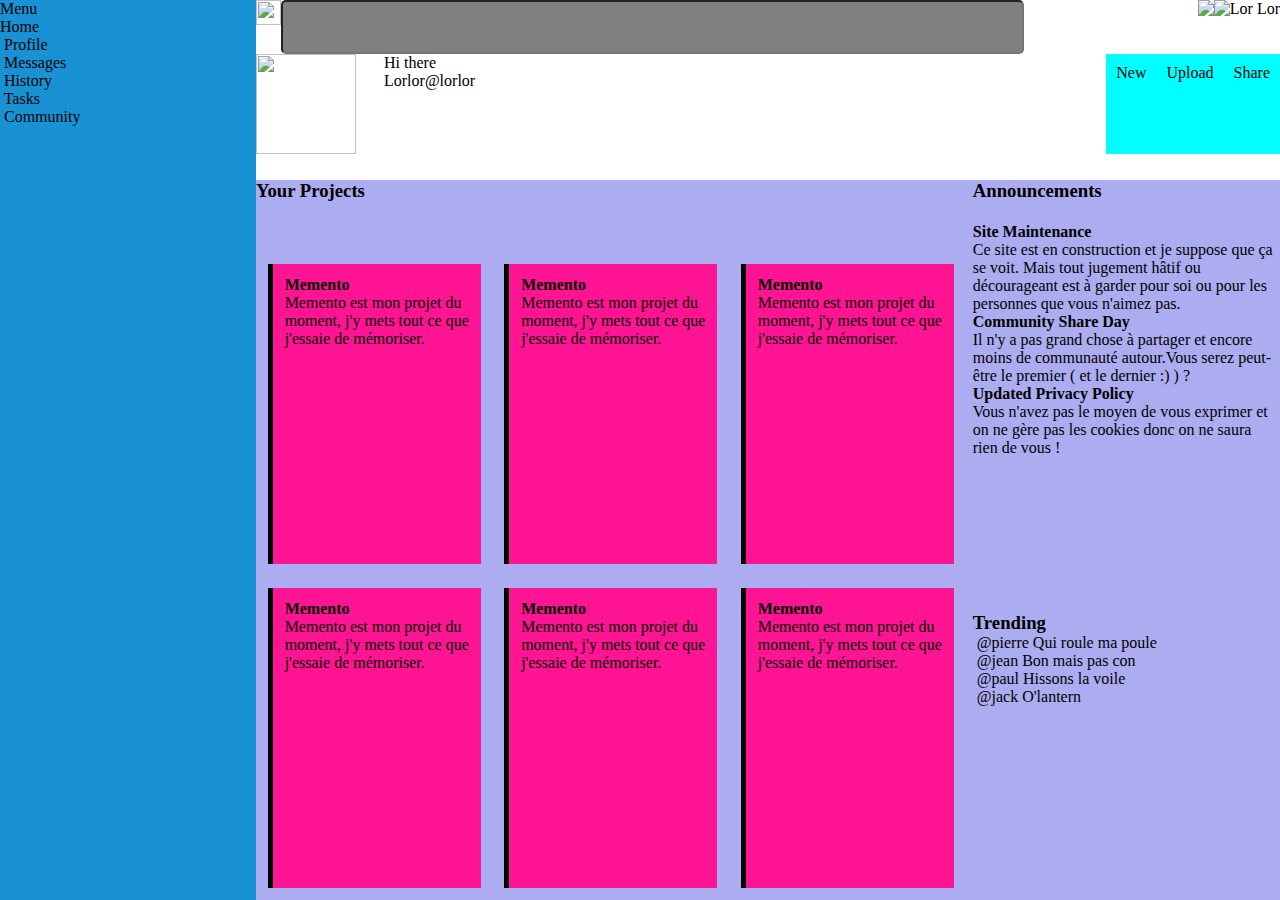
==== index.html @ a9179192 "grid" ====
<!DOCTYPE html>
<html>

<head>
	<meta charset = "utf-8"/>
	<link rel ="stylesheet" href="style.css" >
	<title>  Admin </title> 
	<script src="script.js"> </script>
</head>

<body>

<nav id="menu-left"> Menu
	<ul> Home
		<li> <img src=""> Profile</li>
		<li> <img src=""> Messages</li>
		<li> <img src=""> History</li>
		<li> <img src=""> Tasks</li>
		<li> <img src=""> Community</li>
	</ul>
</nav>

<header id="header">
	<div id="header-first-part">
		<span id="search-bar">
			<img src="https://icongr.am/octicons/search.svg?size=128&color=currentColor" id="img-magnifier">
			<input id="search-field" type="text" ></input>
		</span>
		<span id="user-login">
			<img src="https://icongr.am/octicons/bell.svg?size=128&color=currentColor" id="img-bell">
			<img src="https://icongr.am/octicons/octoface.svg?size=128&color=currentColor" id="img-cat1">
			<span id="user"> Lor Lor</span>
		</span>
	</div>
	<div id="header-second-part">
		<div id="header-second-part-left">
			<img src="https://icongr.am/octicons/octoface.svg?size=128&color=currentColor" id="img-cat2">

			<div id="user-message">
				<div id="user-message1"> Hi there</div>
				<div id="user-message2"> Lorlor@lorlor</div>
			</div>
		</div>
		<nav id="header-second-part-right">
			<ul>
				<li> New</li>
				<li> Upload</li>
				<li> Share</li>
			</ul>
		</nav>
	</div>
</header>

<div id="main-section">
	<div id="projects">
		<h3>Your Projects </h3>
		<div id="cards">
			<div class="card" id="card1">
				<h4> Memento</h4>
				<p> Memento est mon projet du moment, j'y mets tout ce que j'essaie de mémoriser.</p>
				<div class="img-bar">
					<img src="">
					<img src="">
					<img src="">
				</div>
			</div>
			<div class="card" id="card2">
				<h4> Memento</h4>
				<p> Memento est mon projet du moment, j'y mets tout ce que j'essaie de mémoriser.</p>
				<div class="img-bar">
					<img src="">
					<img src="">
					<img src="">
				</div>
			</div>
			<div class="card" id="card3">
				<h4> Memento</h4>
				<p> Memento est mon projet du moment, j'y mets tout ce que j'essaie de mémoriser.</p>
				<div class="img-bar">
					<img src="">
					<img src="">
					<img src="">
				</div>
			</div>
			<div class="card" id="card4">
				<h4> Memento</h4>
				<p> Memento est mon projet du moment, j'y mets tout ce que j'essaie de mémoriser.</p>
				<div class="img-bar">
					<img src="">
					<img src="">
					<img src="">
				</div>
			</div>
			<div class="card" id="card5">
				<h4> Memento</h4>
				<p> Memento est mon projet du moment, j'y mets tout ce que j'essaie de mémoriser.</p>
				<div class="img-bar">
					<img src="">
					<img src="">
					<img src="">
				</div>
			</div>
			<div class="card"id="card6">
				<h4> Memento</h4>
				<p> Memento est mon projet du moment, j'y mets tout ce que j'essaie de mémoriser.</p>
				<div class="img-bar">
					<img src="">
					<img src="">
					<img src="">
				</div>
			</div>
		</div>
	</div>
	<aside> 
		<div id="aside-part1">
			<h3 id="announcementsh3">Announcements</h3>
				<div id="announcements">
					<div class="announcement">
						<h4> Site Maintenance </h4>
						<p> Ce site est en construction et je suppose que ça se voit. Mais tout jugement hâtif ou décourageant est à garder pour soi ou pour les personnes que vous n'aimez pas.</p>
					</div>
					<div class="announcement">
						<h4> Community Share Day </h4>
						<p> Il n'y a pas grand chose à partager et encore moins de communauté autour.Vous serez peut-être le premier ( et le dernier :) ) ? </p>
					</div>
					<div class="announcement">
						<h4> Updated Privacy Policy </h4>
						<p> Vous n'avez pas le moyen de vous exprimer et on ne gère pas les cookies donc on ne saura rien de vous ! </p>
					</div>
				</div>
		</div>
		<div id="aside-part2">
			<h3 id="trendingh3">Trending</h3>
				<div id="trending">
					<div class="user-minicard">
						<img src="" id="img-dog">
						<span class="user-pseudo">@pierre</span>
						<span class="user-desc"> Qui roule ma poule</span>
					</div>
					<div class="user-minicard">
						<img src="" id="img-cat">
						<span class="user-pseudo">@jean</span>
						<span class="user-desc"> Bon mais pas con</span>
					</div>
					<div class="user-minicard">
						<img src="" id="img-alien">
						<span class="user-pseudo">@paul</span>
						<span class="user-desc"> Hissons la voile </span>
					</div>
					<div class="user-minicard">
						<img src="" id="img-pingus">
						<span class="user-pseudo">@jack</span>
						<span class="user-desc"> O'lantern</span>
					</div>
				</div>
		</div>
	</aside>
</div>



</body>
---- style.css ----
*{
    margin: 0px ;
    padding:0px ;
}

body{
    display: grid;
    grid-template-rows:  repeat(10, 10dvh );
    grid-template-columns:  repeat(10,10dvw );
    grid-template-areas: 
    "menuleft menuleft header header header header header header header header"
    "menuleft menuleft header header header header header header header header"
    "menuleft menuleft main main main main main main main main"
    "menuleft menuleft main main main main main main main main"
    "menuleft menuleft main main main main main main main main"
    "menuleft menuleft main main main main main main main main"
    "menuleft menuleft main main main main main main main main"
    "menuleft menuleft main main main main main main main main"
    "menuleft menuleft main main main main main main main main"
    "menuleft menuleft main main main main main main main main"
    "menuleft menuleft main main main main main main main main"
    "menuleft menuleft main main main main main main main main"
    ;
}

#menu-left{
    grid-area: menuleft;
    background-color: #1992D4;
}
header{
    display: grid;
    grid-area: header;
    grid-template-columns:  repeat(1,100% );
    grid-template-rows:  repeat(2, 30% 1fr );
    grid-template-areas: 
    "header1"
    "header2" ;
}
#header-first-part{
    display: grid;
    grid-template-columns:  repeat(4,25% );
    grid-template-rows:  repeat(1, 100% );
    grid-template-areas: 
    "search-bar search-bar search-bar user-login" ;
    grid-area: header1;
    background-color:#FFFFFF;
}
#header-first-part #search-field{
    background-color: grey;
    width: 800px ;
    border-radius: 5px;
    
}
#header-first-part #search-bar{
    display: flex;
    flex-direction: row;
    grid-area: search-bar;
}
#header-first-part #search-bar img{
width: 25px;
height: 25px;
}
#header-first-part #user-login{
    display: flex;
    flex-direction: row;
    grid-area: user-login;
    justify-self: flex-end;
}

#header-second-part{
    display: grid;
    grid-template-columns:  repeat(2,50% );
    grid-template-rows:  repeat(1, 100% );
    grid-template-areas: 
    "header2-left header2-right" ;
    background-color:#FFFFFF;
}

#header-second-part-left{
    display: grid;
    grid-template-columns:  repeat(4,25% );
    grid-template-rows:  repeat(1, 100% );
    grid-template-areas: 
    "img-cat2 user-message user-message user-message" ;
    grid-area: header2-left;
}

#header-second-part-left #img-cat2{
    grid-area: img-cat2;
    width: 100px;
    height: 100px;
}

#header-second-part-left #user-message{
    grid-area: user-message;
}

#header-second-part-right{
    display: flex;
    flex-direction: row;
    grid-area: header2-right;
        justify-self: flex-end;
}

#header-second-part-right ul{
    display: flex;
    flex-direction: row;

    grid-area: header2-right;
    background-color: aqua;
}

#header-second-part-right li{
    list-style-type: none;
    margin: 10px;

    border-radius: 10px;
}
#main-section{
    grid-area: main;
    display: grid;
    grid-template-columns: 35% 35% 30%;
    grid-template-rows:  100% ;
    grid-template-areas: 
    "projects projects aside " ;
    background-color: rgb(172, 172, 240);
}

#projects h3{
    grid-area: h3;
}

#main-section #projects{
    grid-area: projects;
    display: grid;
    grid-template-columns: 100% ;
    grid-template-rows:  10% 1fr ;
    grid-template-areas: 
    "h3"
    "cards"
    ;
}
#main-section #cards{

    grid-area: cards;
    display: grid;
    grid-template-columns: repeat(3,33%);
    grid-template-rows:  repeat(2,50%);
    grid-template-areas: 
    "card1 card2 card3" 
    "card4 card5 card6" ;

}

.card{
    background-color: deeppink;
    margin: 5%;
    padding: 5%;
    border-left: solid 5px black;
}

#main-section card1{
    grid-area:card1;
}

#main-section card2{
    grid-area:card2;
}

#main-section card3{
    grid-area:card3;
}

#main-section card4{
    grid-area:card4;
}

#main-section card5{
    grid-area:card5;
}

#main-section card6{
    grid-area:card6;
}
#main-section card{
    grid-area:cards;

    grid-area: cards;
}


#main-section aside{
    grid-area: aside;
    display: grid;
    grid-template-columns: 100%;
    grid-template-rows:  60% 1fr ;
    grid-template-areas: 
    "aside1" 
    "aside2" ;

}
#aside-part1{
    grid-area: aside1;
    display: grid;
    grid-template-columns: 100%;
    grid-template-rows:  10% 1fr ;
    grid-template-areas: 
    "announcementsh3" 
    "announcements" ;
}

#aside-part1 #announcementsh3{
    grid-area: announcementsh3;
}

#aside-part1 #announcements{
    grid-area: announcements;
}

#aside-part2{
    grid-area: aside2;
    grid-template-columns: 100%;
    grid-template-rows:  10% 1fr ;
    grid-template-areas: 
    "trendingh3" 
    "trending" ;
}

#aside-part2 #trendingsh3{
    grid-area: trendingh3;
}

#aside-part2 #trending{
    grid-area: trending;
}
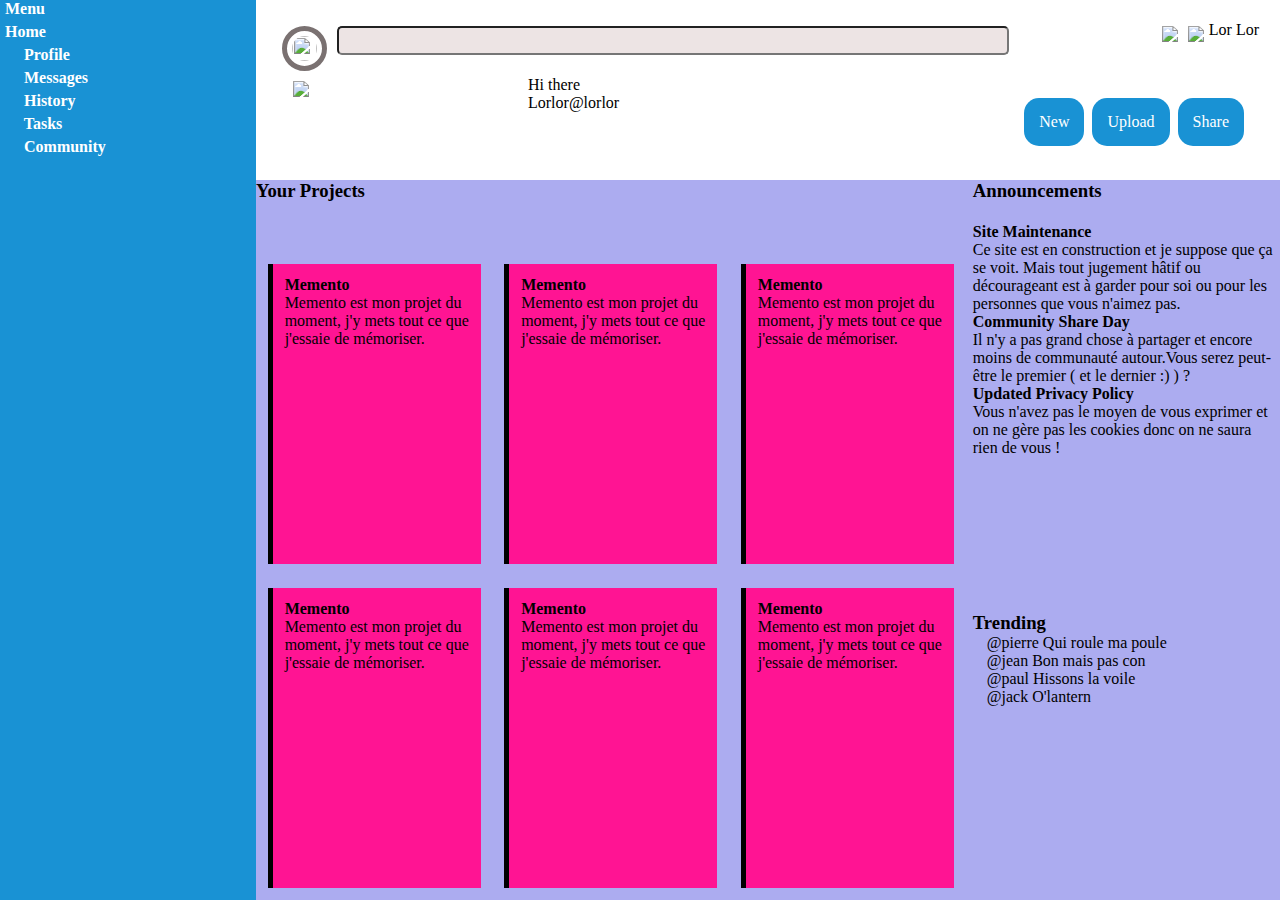
==== commit ddd9082c: "gridheader resolu" ====
--- a/index.html
+++ b/index.html
@@ -10,7 +10,7 @@
 
 <body>
 
-<nav id="menu-left"> Menu
+<nav id="menu-left"><span>Menu</span> 
 	<ul> Home
 		<li> <img src=""> Profile</li>
 		<li> <img src=""> Messages</li>
@@ -33,16 +33,13 @@
 		</span>
 	</div>
 	<div id="header-second-part">
-		<div id="header-second-part-left">
-			<img src="https://icongr.am/octicons/octoface.svg?size=128&color=currentColor" id="img-cat2">
-
-			<div id="user-message">
-				<div id="user-message1"> Hi there</div>
-				<div id="user-message2"> Lorlor@lorlor</div>
-			</div>
+		<img src="https://icongr.am/octicons/octoface.svg?size=128&color=currentColor" id="img-cat2">
+		<div id="user-message">
+			<div id="user-message1"> Hi there</div>
+			<div id="user-message2"> Lorlor@lorlor</div>
 		</div>
-		<nav id="header-second-part-right">
-			<ul>
+		<nav id="header-second-part-right" >
+			<ul id="header-menu">
 				<li> New</li>
 				<li> Upload</li>
 				<li> Share</li>
--- a/style.css
+++ b/style.css
@@ -7,7 +7,7 @@
     display: grid;
     grid-template-rows:  repeat(10, 10dvh );
     grid-template-columns:  repeat(10,10dvw );
-    grid-template-areas: 
+    grid-template-areas:
     "menuleft menuleft header header header header header header header header"
     "menuleft menuleft header header header header header header header header"
     "menuleft menuleft main main main main main main main main"
@@ -26,30 +26,41 @@
 #menu-left{
     grid-area: menuleft;
     background-color: #1992D4;
+    color: #FFFFFF ;
+}
+
+#menu-left ul, #menu-left span, #menu-left li{
+    margin: 5px ;
+    font-weight: bold;
 }
 header{
     display: grid;
     grid-area: header;
     grid-template-columns:  repeat(1,100% );
     grid-template-rows:  repeat(2, 30% 1fr );
-    grid-template-areas: 
+    grid-template-areas:
     "header1"
     "header2" ;
+    margin: 1em;
 }
 #header-first-part{
     display: grid;
     grid-template-columns:  repeat(4,25% );
     grid-template-rows:  repeat(1, 100% );
-    grid-template-areas: 
+    grid-template-areas:
     "search-bar search-bar search-bar user-login" ;
     grid-area: header1;
     background-color:#FFFFFF;
+    margin: 5px;
 }
 #header-first-part #search-field{
-    background-color: grey;
+    background-color: rgb(237, 228, 228);
     width: 800px ;
+    height: 25px;
+    margin: 5px ;
     border-radius: 5px;
-    
+    object-fit: fill;
+
 }
 #header-first-part #search-bar{
     display: flex;
@@ -59,36 +70,39 @@
 #header-first-part #search-bar img{
 width: 25px;
 height: 25px;
+border: 5px rgb(122, 113, 113) solid ;
+border-radius: 50%;
+padding: 5px;
 }
 #header-first-part #user-login{
     display: flex;
     flex-direction: row;
     grid-area: user-login;
     justify-self: flex-end;
+    vertical-align: center;
 }
 
 #header-second-part{
     display: grid;
-    grid-template-columns:  repeat(2,50% );
-    grid-template-rows:  repeat(1, 100% );
-    grid-template-areas: 
-    "header2-left header2-right" ;
+    grid-area: header2;
+    grid-template-columns:  repeat(4,25% );
+    grid-template-rows:  repeat(3, 33.33% );
+    grid-template-areas:
+    "img-cat2 user-message . ."
+    "img-cat2 user-message . header2-right"
+    "img-cat2  .  . . ";
     background-color:#FFFFFF;
-}
-
-#header-second-part-left{
-    display: grid;
-    grid-template-columns:  repeat(4,25% );
-    grid-template-rows:  repeat(1, 100% );
-    grid-template-areas: 
-    "img-cat2 user-message user-message user-message" ;
+    margin: 1em;
+}
+
+/* #header-second-part-left{
+    display: grid;
     grid-area: header2-left;
-}
-
-#header-second-part-left #img-cat2{
+} */
+
+#header-second-part img{
     grid-area: img-cat2;
-    width: 100px;
-    height: 100px;
+    max-height: 50%;
 }
 
 #header-second-part-left #user-message{
@@ -97,31 +111,35 @@
 
 #header-second-part-right{
     display: flex;
+    flex-direction: row; 
+    align-items: center;
+    justify-content: end;
+    grid-area: header2-right;    
+} 
+
+#header-second-part-right ul{
+    display: flex;
     flex-direction: row;
-    grid-area: header2-right;
-        justify-self: flex-end;
-}
-
-#header-second-part-right ul{
-    display: flex;
-    flex-direction: row;
-
-    grid-area: header2-right;
-    background-color: aqua;
+    justify-content: end;
+    grid-area: header2-right;  
 }
 
 #header-second-part-right li{
     list-style-type: none;
     margin: 10px;
-
-    border-radius: 10px;
+    background-color:#1992D4 ;
+    color: #FFFFFF;
+    margin: 4px ;
+    padding: 15px;
+    height: 50%;
+    border-radius : 15px ;
 }
 #main-section{
     grid-area: main;
     display: grid;
     grid-template-columns: 35% 35% 30%;
     grid-template-rows:  100% ;
-    grid-template-areas: 
+    grid-template-areas:
     "projects projects aside " ;
     background-color: rgb(172, 172, 240);
 }
@@ -135,7 +153,7 @@
     display: grid;
     grid-template-columns: 100% ;
     grid-template-rows:  10% 1fr ;
-    grid-template-areas: 
+    grid-template-areas:
     "h3"
     "cards"
     ;
@@ -146,8 +164,8 @@
     display: grid;
     grid-template-columns: repeat(3,33%);
     grid-template-rows:  repeat(2,50%);
-    grid-template-areas: 
-    "card1 card2 card3" 
+    grid-template-areas:
+    "card1 card2 card3"
     "card4 card5 card6" ;
 
 }
@@ -194,8 +212,8 @@
     display: grid;
     grid-template-columns: 100%;
     grid-template-rows:  60% 1fr ;
-    grid-template-areas: 
-    "aside1" 
+    grid-template-areas:
+    "aside1"
     "aside2" ;
 
 }
@@ -204,8 +222,8 @@
     display: grid;
     grid-template-columns: 100%;
     grid-template-rows:  10% 1fr ;
-    grid-template-areas: 
-    "announcementsh3" 
+    grid-template-areas:
+    "announcementsh3"
     "announcements" ;
 }
 
@@ -221,8 +239,8 @@
     grid-area: aside2;
     grid-template-columns: 100%;
     grid-template-rows:  10% 1fr ;
-    grid-template-areas: 
-    "trendingh3" 
+    grid-template-areas:
+    "trendingh3"
     "trending" ;
 }
 
@@ -234,4 +252,7 @@
     grid-area: trending;
 }
 
-
+img{
+    margin: 5px ;
+}
+
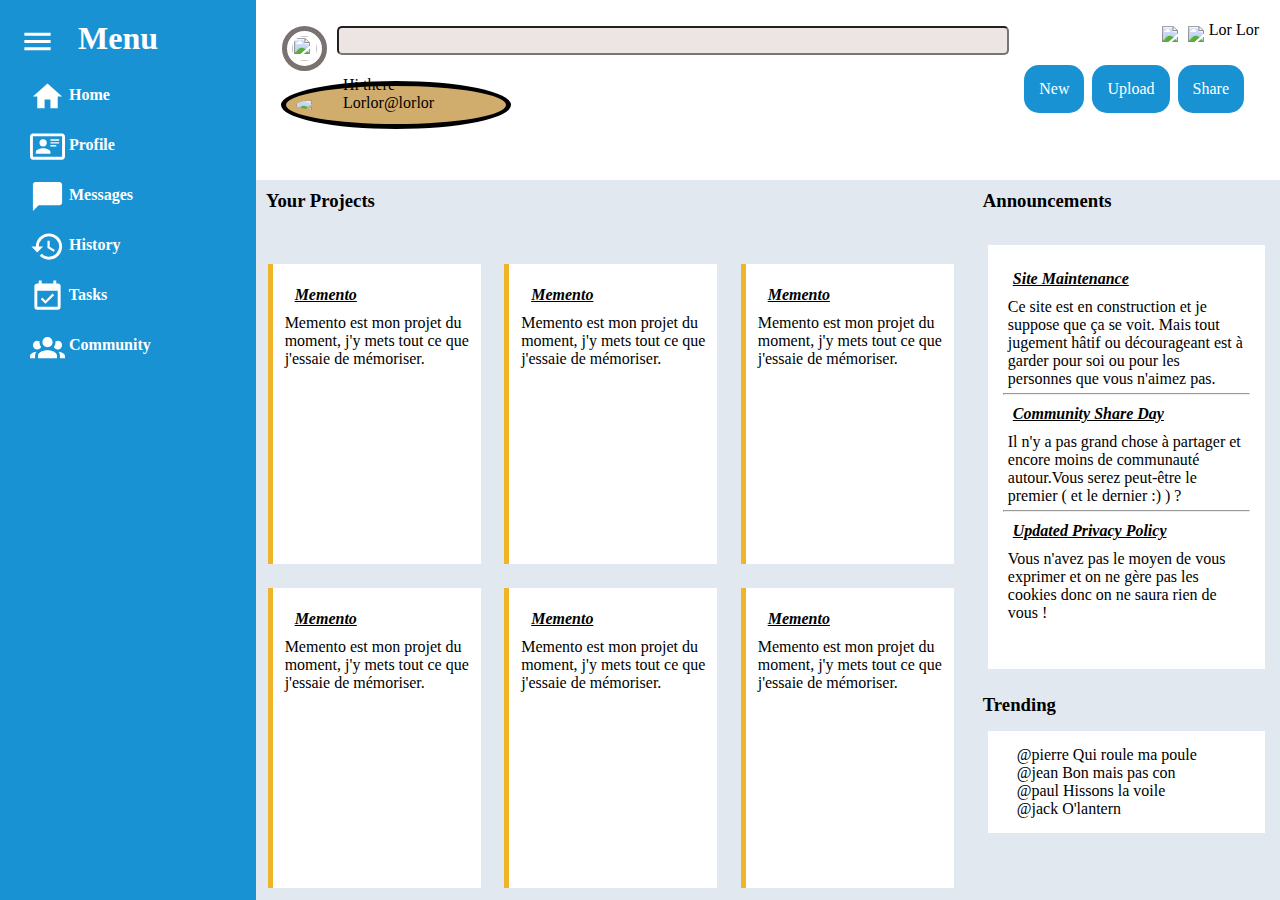
==== commit a9a17578: "gridheader resolu" ====
--- a/index.html
+++ b/index.html
@@ -10,13 +10,32 @@
 
 <body>
 
-<nav id="menu-left"><span>Menu</span> 
-	<ul> Home
-		<li> <img src=""> Profile</li>
-		<li> <img src=""> Messages</li>
-		<li> <img src=""> History</li>
-		<li> <img src=""> Tasks</li>
-		<li> <img src=""> Community</li>
+<nav id="menu-left">
+	<div id="menu"> 
+		<svg xmlns="http://www.w3.org/2000/svg" viewBox="0 0 24 24"><title>menu</title><path d="M3,6H21V8H3V6M3,11H21V13H3V11M3,16H21V18H3V16Z" /></svg> 
+		<span>Menu</span> 
+	</div>
+	<ul> 
+		<li> 
+		<svg xmlns="http://www.w3.org/2000/svg" viewBox="0 0 24 24"><title>home</title><path d="M10,20V14H14V20H19V12H22L12,3L2,12H5V20H10Z" /></svg>
+		Home
+		</li>
+		<li> 
+			<svg xmlns="http://www.w3.org/2000/svg" viewBox="0 0 24 24"><title>card-account-details-outline</title><path d="M22,3H2C0.91,3.04 0.04,3.91 0,5V19C0.04,20.09 0.91,20.96 2,21H22C23.09,20.96 23.96,20.09 24,19V5C23.96,3.91 23.09,3.04 22,3M22,19H2V5H22V19M14,17V15.75C14,14.09 10.66,13.25 9,13.25C7.34,13.25 4,14.09 4,15.75V17H14M9,7A2.5,2.5 0 0,0 6.5,9.5A2.5,2.5 0 0,0 9,12A2.5,2.5 0 0,0 11.5,9.5A2.5,2.5 0 0,0 9,7M14,7V8H20V7H14M14,9V10H20V9H14M14,11V12H18V11H14" /></svg>
+			Profile</li>
+		<li> 
+			<svg xmlns="http://www.w3.org/2000/svg" viewBox="0 0 24 24"><title>message</title><path d="M20,2H4A2,2 0 0,0 2,4V22L6,18H20A2,2 0 0,0 22,16V4C22,2.89 21.1,2 20,2Z" /></svg> 
+			Messages
+		</li>
+		<li> 
+			<svg xmlns="http://www.w3.org/2000/svg" viewBox="0 0 24 24"><title>history</title><path d="M13.5,8H12V13L16.28,15.54L17,14.33L13.5,12.25V8M13,3A9,9 0 0,0 4,12H1L4.96,16.03L9,12H6A7,7 0 0,1 13,5A7,7 0 0,1 20,12A7,7 0 0,1 13,19C11.07,19 9.32,18.21 8.06,16.94L6.64,18.36C8.27,20 10.5,21 13,21A9,9 0 0,0 22,12A9,9 0 0,0 13,3" /></svg>
+			History</li>
+		<li> 
+			<svg xmlns="http://www.w3.org/2000/svg" viewBox="0 0 24 24"><title>calendar-check</title><path d="M19,19H5V8H19M19,3H18V1H16V3H8V1H6V3H5C3.89,3 3,3.9 3,5V19A2,2 0 0,0 5,21H19A2,2 0 0,0 21,19V5A2,2 0 0,0 19,3M16.53,11.06L15.47,10L10.59,14.88L8.47,12.76L7.41,13.82L10.59,17L16.53,11.06Z" /></svg>
+			Tasks</li>
+		<li> 
+			<svg xmlns="http://www.w3.org/2000/svg" viewBox="0 0 24 24"><title>account-group</title><path d="M12,5.5A3.5,3.5 0 0,1 15.5,9A3.5,3.5 0 0,1 12,12.5A3.5,3.5 0 0,1 8.5,9A3.5,3.5 0 0,1 12,5.5M5,8C5.56,8 6.08,8.15 6.53,8.42C6.38,9.85 6.8,11.27 7.66,12.38C7.16,13.34 6.16,14 5,14A3,3 0 0,1 2,11A3,3 0 0,1 5,8M19,8A3,3 0 0,1 22,11A3,3 0 0,1 19,14C17.84,14 16.84,13.34 16.34,12.38C17.2,11.27 17.62,9.85 17.47,8.42C17.92,8.15 18.44,8 19,8M5.5,18.25C5.5,16.18 8.41,14.5 12,14.5C15.59,14.5 18.5,16.18 18.5,18.25V20H5.5V18.25M0,20V18.5C0,17.11 1.89,15.94 4.45,15.6C3.86,16.28 3.5,17.22 3.5,18.25V20H0M24,20H20.5V18.25C20.5,17.22 20.14,16.28 19.55,15.6C22.11,15.94 24,17.11 24,18.5V20Z" /></svg>
+			Community</li>
 	</ul>
 </nav>
 
@@ -116,10 +135,12 @@
 						<h4> Site Maintenance </h4>
 						<p> Ce site est en construction et je suppose que ça se voit. Mais tout jugement hâtif ou décourageant est à garder pour soi ou pour les personnes que vous n'aimez pas.</p>
 					</div>
+					<hr>
 					<div class="announcement">
 						<h4> Community Share Day </h4>
 						<p> Il n'y a pas grand chose à partager et encore moins de communauté autour.Vous serez peut-être le premier ( et le dernier :) ) ? </p>
 					</div>
+					<hr>
 					<div class="announcement">
 						<h4> Updated Privacy Policy </h4>
 						<p> Vous n'avez pas le moyen de vous exprimer et on ne gère pas les cookies donc on ne saura rien de vous ! </p>
--- a/style.css
+++ b/style.css
@@ -29,15 +29,28 @@
     color: #FFFFFF ;
 }
 
+#menu-left #menu{ 
+    font-size: xx-large ;
+    margin: 20px ;;
+}
+
+#menu-left svg{ 
+    width: 35px;
+    height: 35px;
+}
+
 #menu-left ul, #menu-left span, #menu-left li{
-    margin: 5px ;
-    font-weight: bold;
+    margin: 15px ;
+    font-weight: bold; 
+}
+#menu-left li{
+   list-style-type: none; 
 }
 header{
     display: grid;
     grid-area: header;
     grid-template-columns:  repeat(1,100% );
-    grid-template-rows:  repeat(2, 30% 1fr );
+    grid-template-rows:  repeat(2, 30% 70%);
     grid-template-areas:
     "header1"
     "header2" ;
@@ -86,7 +99,7 @@
     display: grid;
     grid-area: header2;
     grid-template-columns:  repeat(4,25% );
-    grid-template-rows:  repeat(3, 33.33% );
+    grid-template-rows:  repeat(3, 33,33% );
     grid-template-areas:
     "img-cat2 user-message . ."
     "img-cat2 user-message . header2-right"
@@ -101,12 +114,22 @@
 } */
 
 #header-second-part img{
+    position: relative;
+    left: -12px;
     grid-area: img-cat2;
-    max-height: 50%;
-}
-
-#header-second-part-left #user-message{
+    max-height: 25%;
+    max-width: 100% ;
+    border: 5px solid black;
+    border-radius: 50%;
+    padding: 10px ;
+    background-color: #d1ad6d ;
+}
+
+#header-second-part #user-message{
     grid-area: user-message;
+    position: relative;
+    left: -185px;
+    
 }
 
 #header-second-part-right{
@@ -115,12 +138,14 @@
     align-items: center;
     justify-content: end;
     grid-area: header2-right;    
+    max-height: 25%;
 } 
 
 #header-second-part-right ul{
     display: flex;
     flex-direction: row;
-    justify-content: end;
+    justify-content: center;
+    align-items: flex-end;
     grid-area: header2-right;  
 }
 
@@ -131,7 +156,7 @@
     color: #FFFFFF;
     margin: 4px ;
     padding: 15px;
-    height: 50%;
+    max-height: 15%;
     border-radius : 15px ;
 }
 #main-section{
@@ -141,7 +166,7 @@
     grid-template-rows:  100% ;
     grid-template-areas:
     "projects projects aside " ;
-    background-color: rgb(172, 172, 240);
+    background-color: #E2E8F0 ;
 }
 
 #projects h3{
@@ -171,10 +196,10 @@
 }
 
 .card{
-    background-color: deeppink;
+    background-color: #FFFFFF ;
     margin: 5%;
     padding: 5%;
-    border-left: solid 5px black;
+    border-left: solid 5px #F0B429 ;
 }
 
 #main-section card1{
@@ -211,7 +236,7 @@
     grid-area: aside;
     display: grid;
     grid-template-columns: 100%;
-    grid-template-rows:  60% 1fr ;
+    grid-template-rows:  70% 1fr ;
     grid-template-areas:
     "aside1"
     "aside2" ;
@@ -225,6 +250,7 @@
     grid-template-areas:
     "announcementsh3"
     "announcements" ;
+
 }
 
 #aside-part1 #announcementsh3{
@@ -233,6 +259,10 @@
 
 #aside-part1 #announcements{
     grid-area: announcements;
+    background-color: #FFFFFF;
+    margin: 15px ;
+    padding: 15px ;
+
 }
 
 #aside-part2{
@@ -242,6 +272,7 @@
     grid-template-areas:
     "trendingh3"
     "trending" ;
+
 }
 
 #aside-part2 #trendingsh3{
@@ -250,9 +281,31 @@
 
 #aside-part2 #trending{
     grid-area: trending;
+    background-color: #FFFFFF;
+    margin: 15px ;
+    padding: 15px ;
+}
+
+aside p{
+    margin: 5px ;
 }
 
 img{
     margin: 5px ;
 }
 
+svg{
+    width: 20px;
+    height:20px;
+    filter: invert(100%);
+    vertical-align: middle;
+}
+
+h3, h4{
+    margin: 10px;
+}
+
+h4{
+    font-style: oblique;
+    text-decoration: underline;
+}